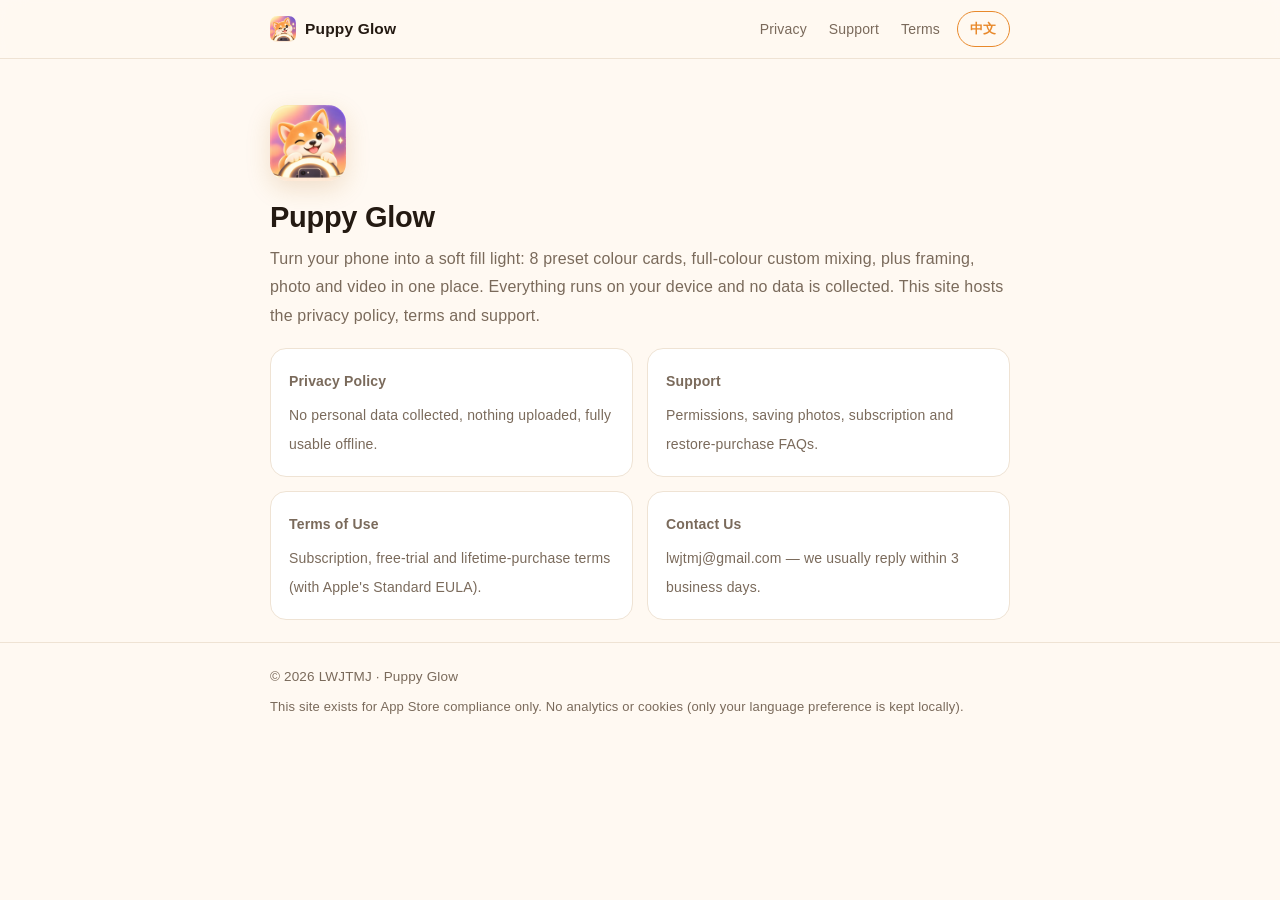
==== index.html @ 498c9818 "小柴补光相机 / Puppy Glow — 隐私政策、技术支持与使用条款（中英双语） App Store 上架合规站点：privacy / support / terms + 首页， 纯静态零依赖，语" ====
<!DOCTYPE html>
<html lang="zh-Hans" data-lang="zh">
<head>
<meta charset="utf-8">
<meta name="viewport" content="width=device-width, initial-scale=1">
<title>小柴补光相机 · Puppy Glow — 隐私政策与技术支持</title>
<meta name="description" content="小柴补光相机（Puppy Glow）官方支持页：把 iPhone 屏幕变成柔光补光灯，本地处理不收集数据。Official support site: turn your iPhone into a soft fill light, processed on-device.">
<link rel="icon" href="icon.png">
<link rel="stylesheet" href="styles.css">
</head>
<body>
<header class="bar">
  <div class="wrap bar-in">
    <a class="brand" href="index.html"><img src="icon.png" alt=""><span class="l-zh">小柴补光相机</span><span class="l-en">Puppy Glow</span></a>
    <nav class="nav">
      <a href="privacy.html"><span class="l-zh">隐私政策</span><span class="l-en">Privacy</span></a>
      <a href="support.html"><span class="l-zh">技术支持</span><span class="l-en">Support</span></a>
      <a href="terms.html"><span class="l-zh">使用条款</span><span class="l-en">Terms</span></a>
      <button id="langBtn" class="lang" type="button">EN</button>
    </nav>
  </div>
</header>

<main class="wrap">
  <div class="hero">
    <img class="appicon" src="icon.png" alt="App icon">
    <h1><span class="l-zh">小柴补光相机</span><span class="l-en">Puppy Glow</span></h1>
    <p class="lede">
      <span class="l-zh">把手机屏幕变成一盏柔光灯：8 组预设色卡、全彩自调、取景拍照录像一条龙。所有画面都在本机处理，不收集任何数据。此站提供隐私政策、使用条款与技术支持。</span>
      <span class="l-en">Turn your phone into a soft fill light: 8 preset colour cards, full-colour custom mixing, plus framing, photo and video in one place. Everything runs on your device and no data is collected. This site hosts the privacy policy, terms and support.</span>
    </p>
  </div>

  <div class="grid">
    <a class="tile" href="privacy.html">
      <b><span class="l-zh">隐私政策</span><span class="l-en">Privacy Policy</span></b>
      <span><span class="l-zh">不收集个人信息、不上传照片与视频，App 内完整离线可用。</span><span class="l-en">No personal data collected, nothing uploaded, fully usable offline.</span></span>
    </a>
    <a class="tile" href="support.html">
      <b><span class="l-zh">技术支持</span><span class="l-en">Support</span></b>
      <span><span class="l-zh">权限设置、保存照片、订阅与恢复购买等常见问题。</span><span class="l-en">Permissions, saving photos, subscription and restore-purchase FAQs.</span></span>
    </a>
    <a class="tile" href="terms.html">
      <b><span class="l-zh">使用条款</span><span class="l-en">Terms of Use</span></b>
      <span><span class="l-zh">订阅、免费试用与买断条款（含 Apple 标准 EULA）。</span><span class="l-en">Subscription, free-trial and lifetime-purchase terms (with Apple's Standard EULA).</span></span>
    </a>
    <a class="tile" href="mailto:lwjtmj@gmail.com">
      <b><span class="l-zh">联系我们</span><span class="l-en">Contact Us</span></b>
      <span><span class="l-zh">lwjtmj@gmail.com，一般 3 个工作日内回复。</span><span class="l-en">lwjtmj@gmail.com — we usually reply within 3 business days.</span></span>
    </a>
  </div>
</main>

<footer>
  <div class="wrap">
    <p>© 2026 LWJTMJ · <span class="l-zh">小柴补光相机</span><span class="l-en">Puppy Glow</span></p>
    <p class="small"><span class="l-zh">本站仅作 App Store 合规用途，不设统计与 Cookie（仅本地记住你的语言偏好）。</span><span class="l-en">This site exists for App Store compliance only. No analytics or cookies (only your language preference is kept locally).</span></p>
  </div>
</footer>
<script src="lang.js"></script>
</body>
</html>
---- styles.css ----
/* 小柴补光相机 / Puppy Glow — legal & support site */
:root {
  --bg: #FFF9F2;
  --card: #FFFFFF;
  --ink: #241A12;
  --muted: #7A6A5B;
  --accent: #E8892B;
  --accent-soft: #FDF0DF;
  --line: #EFE3D4;
  --radius: 18px;
}

@media (prefers-color-scheme: dark) {
  :root {
    --bg: #16120E;
    --card: #201A15;
    --ink: #F6EEE6;
    --muted: #A89A8B;
    --accent: #F5A04A;
    --accent-soft: #2C2218;
    --line: #332A22;
  }
}

* { box-sizing: border-box; }

html { -webkit-text-size-adjust: 100%; }

body {
  margin: 0;
  background: var(--bg);
  color: var(--ink);
  font: 16.5px/1.78 -apple-system, BlinkMacSystemFont, "SF Pro SC", "PingFang SC",
        "Hiragino Sans GB", "Noto Sans SC", "Microsoft YaHei", sans-serif;
  letter-spacing: .01em;
}

.wrap { width: 100%; max-width: 780px; margin: 0 auto; padding: 0 20px; }

/* language switch */
html[data-lang="zh"] .l-en { display: none !important; }
html[data-lang="en"] .l-zh { display: none !important; }

/* header */
.bar {
  position: sticky; top: 0; z-index: 9;
  background: color-mix(in srgb, var(--bg) 88%, transparent);
  backdrop-filter: saturate(160%) blur(12px);
  border-bottom: 1px solid var(--line);
}
.bar-in { display: flex; align-items: center; justify-content: space-between; gap: 12px; height: 58px; }
.brand {
  display: inline-flex; align-items: center; gap: 9px;
  color: var(--ink); text-decoration: none; font-weight: 650; font-size: 15.5px;
}
.brand img { width: 26px; height: 26px; border-radius: 7px; display: block; }
.nav { display: flex; align-items: center; gap: 4px; flex-wrap: wrap; justify-content: flex-end; }
.nav a {
  color: var(--muted); text-decoration: none; font-size: 14px;
  padding: 6px 9px; border-radius: 9px;
}
.nav a:hover { color: var(--ink); background: var(--accent-soft); }
.lang {
  margin-left: 4px; cursor: pointer;
  font: inherit; font-size: 13px; font-weight: 600; letter-spacing: .04em;
  color: var(--accent); background: transparent;
  border: 1px solid var(--accent); border-radius: 999px;
  padding: 5px 12px;
}
.lang:hover { background: var(--accent-soft); }

/* hero */
.hero { padding: 46px 0 10px; }
.hero .appicon { width: 76px; height: 76px; border-radius: 18px; display: block; box-shadow: 0 8px 24px rgba(180,110,30,.18); }
.hero h1 { font-size: 29px; line-height: 1.3; margin: 18px 0 8px; letter-spacing: -.01em; }
.hero .lede { color: var(--muted); font-size: 16px; margin: 0; max-width: 46em; }

/* content */
main { padding-bottom: 40px; }
.card {
  background: var(--card); border: 1px solid var(--line);
  border-radius: var(--radius); padding: 26px 26px 8px;
  margin: 26px 0; box-shadow: 0 1px 2px rgba(120,80,40,.04);
}
.meta { color: var(--muted); font-size: 13.5px; margin: 0 0 22px; }

h2 {
  font-size: 18px; line-height: 1.5; margin: 30px 0 8px;
  padding-left: 11px; border-left: 3px solid var(--accent);
}
h2:first-of-type { margin-top: 4px; }
h3 { font-size: 15.5px; margin: 20px 0 6px; }
p { margin: 0 0 12px; }
ul, ol { margin: 0 0 14px; padding-left: 22px; }
li { margin: 0 0 7px; }
li::marker { color: var(--accent); }
strong { font-weight: 650; }
a { color: var(--accent); }
.tight li { margin-bottom: 4px; }

.note {
  background: var(--accent-soft); border-radius: 14px;
  padding: 15px 17px; margin: 16px 0 20px; font-size: 15px;
}
.note p:last-child { margin-bottom: 0; }

.grid { display: grid; gap: 14px; grid-template-columns: 1fr 1fr; margin: 8px 0 22px; }
@media (max-width: 620px) { .grid { grid-template-columns: 1fr; } }
.tile {
  display: block; text-decoration: none; color: inherit;
  border: 1px solid var(--line); border-radius: 16px; padding: 18px;
  background: var(--card); transition: border-color .15s, transform .15s;
}
.tile:hover { border-color: var(--accent); transform: translateY(-1px); }
.tile b { display: block; font-size: 16px; margin-bottom: 4px; }
.tile span { color: var(--muted); font-size: 14px; line-height: 1.6; }

/* FAQ */
details {
  border-top: 1px solid var(--line); padding: 14px 0;
}
details:first-of-type { border-top: 0; }
summary {
  cursor: pointer; font-weight: 600; font-size: 15.5px; list-style: none;
  display: flex; align-items: flex-start; gap: 8px;
}
summary::-webkit-details-marker { display: none; }
summary::before { content: "＋"; color: var(--accent); font-weight: 600; flex: none; }
details[open] summary::before { content: "－"; }
details .ans { margin: 8px 0 0 22px; color: var(--muted); font-size: 15px; }
details .ans p:last-child { margin-bottom: 0; }

table { width: 100%; border-collapse: collapse; margin: 6px 0 18px; font-size: 15px; }
th, td { text-align: left; padding: 9px 10px; border-bottom: 1px solid var(--line); }
th { color: var(--muted); font-weight: 600; font-size: 13.5px; }

footer {
  border-top: 1px solid var(--line); padding: 22px 0 40px;
  color: var(--muted); font-size: 13.5px;
}
footer p { margin: 0 0 6px; }
footer a { color: var(--muted); }
.small { font-size: 13px; }
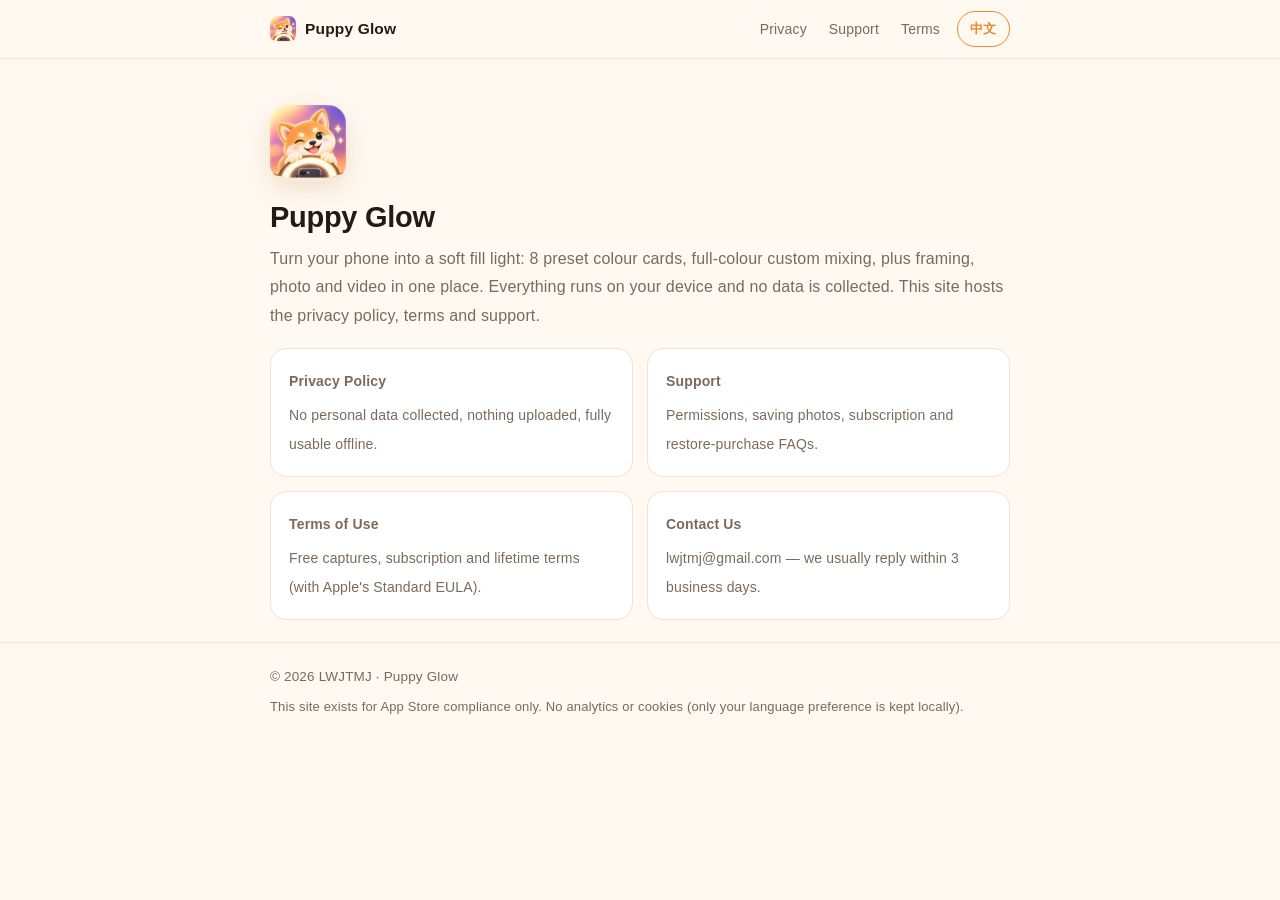
==== commit 7729809b: "订阅口径改为免费拍 100 次、之后每月 15 次（李杰 2026-11-09） - 删除全部 3 天试用说法；新用户免费拍 100 次，用完后未订阅用户从下月 1 号起每月 15 次，不累计 - P" ====
--- a/index.html
+++ b/index.html
@@ -3,15 +3,15 @@
 <head>
 <meta charset="utf-8">
 <meta name="viewport" content="width=device-width, initial-scale=1">
-<title>小柴补光相机 · Puppy Glow — 隐私政策与技术支持</title>
-<meta name="description" content="小柴补光相机（Puppy Glow）官方支持页：把 iPhone 屏幕变成柔光补光灯，本地处理不收集数据。Official support site: turn your iPhone into a soft fill light, processed on-device.">
+<title>Puppy Glow · 小柴补光相机 — 隐私政策与技术支持</title>
+<meta name="description" content="Puppy Glow（小柴补光相机）官方支持页：把 iPhone 屏幕变成柔光补光灯，本地处理不收集数据。Official support site: turn your iPhone into a soft fill light, processed on-device.">
 <link rel="icon" href="icon.png">
 <link rel="stylesheet" href="styles.css">
 </head>
 <body>
 <header class="bar">
   <div class="wrap bar-in">
-    <a class="brand" href="index.html"><img src="icon.png" alt=""><span class="l-zh">小柴补光相机</span><span class="l-en">Puppy Glow</span></a>
+    <a class="brand" href="index.html"><img src="icon.png" alt=""><span class="l-zh">Puppy Glow <small>小柴补光相机</small></span><span class="l-en">Puppy Glow</span></a>
     <nav class="nav">
       <a href="privacy.html"><span class="l-zh">隐私政策</span><span class="l-en">Privacy</span></a>
       <a href="support.html"><span class="l-zh">技术支持</span><span class="l-en">Support</span></a>
@@ -24,7 +24,7 @@
 <main class="wrap">
   <div class="hero">
     <img class="appicon" src="icon.png" alt="App icon">
-    <h1><span class="l-zh">小柴补光相机</span><span class="l-en">Puppy Glow</span></h1>
+    <h1><span class="l-zh">Puppy Glow（小柴补光相机）</span><span class="l-en">Puppy Glow</span></h1>
     <p class="lede">
       <span class="l-zh">把手机屏幕变成一盏柔光灯：8 组预设色卡、全彩自调、取景拍照录像一条龙。所有画面都在本机处理，不收集任何数据。此站提供隐私政策、使用条款与技术支持。</span>
       <span class="l-en">Turn your phone into a soft fill light: 8 preset colour cards, full-colour custom mixing, plus framing, photo and video in one place. Everything runs on your device and no data is collected. This site hosts the privacy policy, terms and support.</span>
@@ -42,7 +42,7 @@
     </a>
     <a class="tile" href="terms.html">
       <b><span class="l-zh">使用条款</span><span class="l-en">Terms of Use</span></b>
-      <span><span class="l-zh">订阅、免费试用与买断条款（含 Apple 标准 EULA）。</span><span class="l-en">Subscription, free-trial and lifetime-purchase terms (with Apple's Standard EULA).</span></span>
+      <span><span class="l-zh">免费拍摄次数、订阅与永久版条款（含 Apple 标准 EULA）。</span><span class="l-en">Free captures, subscription and lifetime terms (with Apple's Standard EULA).</span></span>
     </a>
     <a class="tile" href="mailto:lwjtmj@gmail.com">
       <b><span class="l-zh">联系我们</span><span class="l-en">Contact Us</span></b>
@@ -53,7 +53,7 @@
 
 <footer>
   <div class="wrap">
-    <p>© 2026 LWJTMJ · <span class="l-zh">小柴补光相机</span><span class="l-en">Puppy Glow</span></p>
+    <p>© 2026 LWJTMJ · <span class="l-zh">Puppy Glow（小柴补光相机）</span><span class="l-en">Puppy Glow</span></p>
     <p class="small"><span class="l-zh">本站仅作 App Store 合规用途，不设统计与 Cookie（仅本地记住你的语言偏好）。</span><span class="l-en">This site exists for App Store compliance only. No analytics or cookies (only your language preference is kept locally).</span></p>
   </div>
 </footer>
